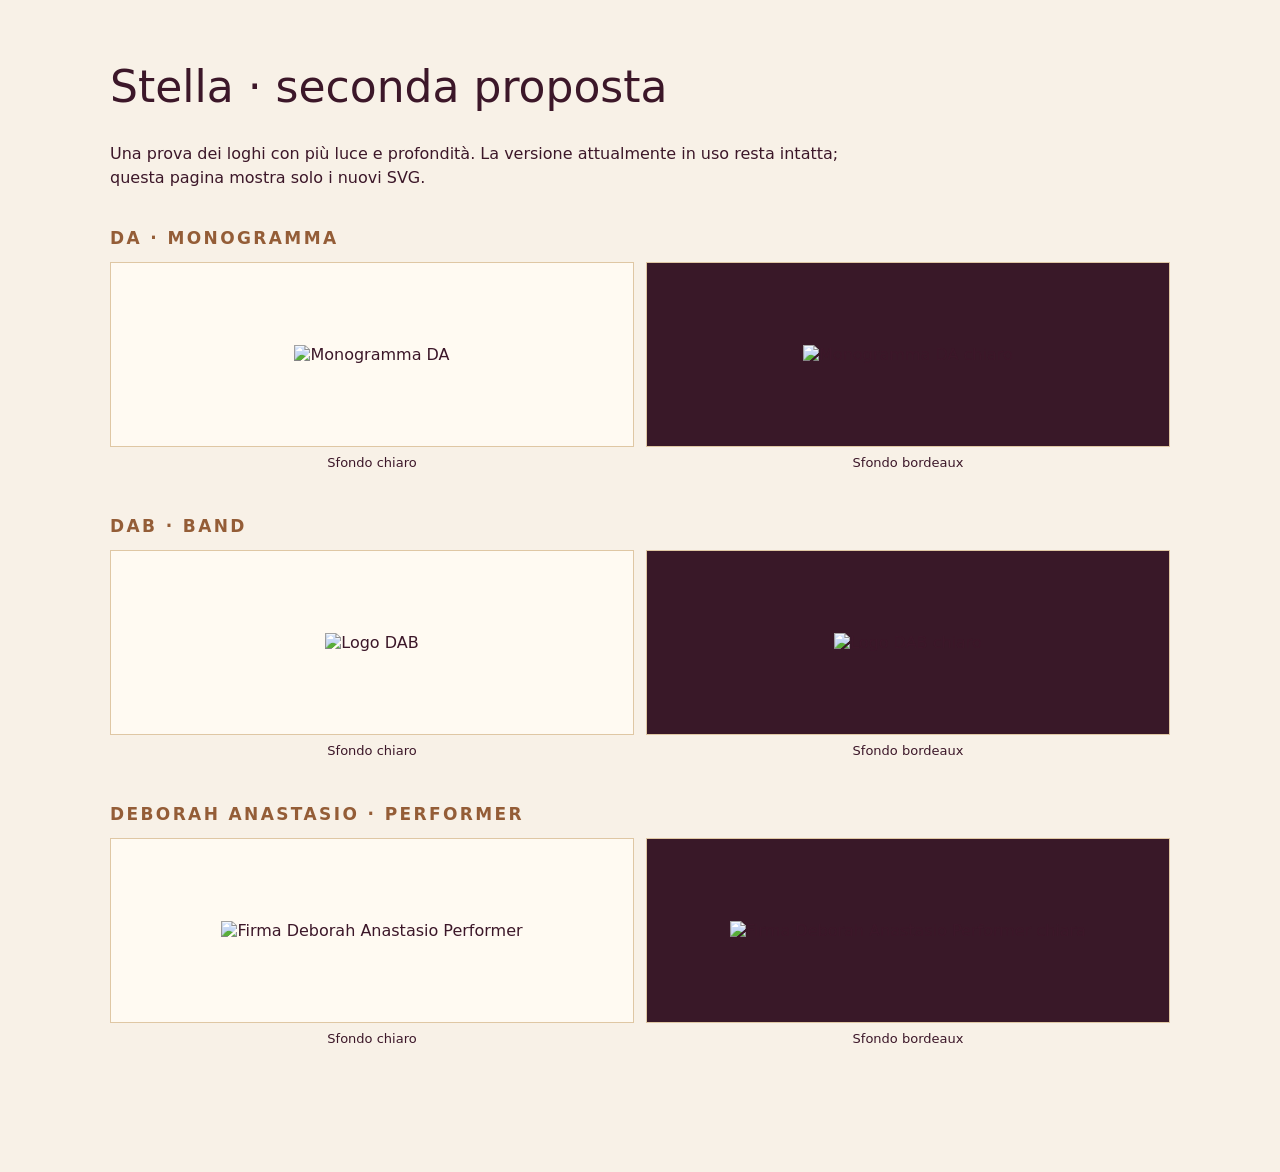
==== docs/brand-review/stella-v2/index.html @ 44b35324 "Prepara Stella V2 con luce e gradienti vettoriali" ====
<!doctype html>
<html lang="it"><meta charset="utf-8"><meta name="viewport" content="width=device-width, initial-scale=1"><title>Deborah Anastasio · Stella V2</title>
<style>
:root{--wine:#3c1729;--cream:#f8f1e7;--gold:#cfaa79}*{box-sizing:border-box}body{margin:0;background:var(--cream);color:var(--wine);font-family:system-ui,-apple-system,sans-serif}main{max-width:1100px;margin:auto;padding:32px 20px 80px}h1{font-size:clamp(26px,4vw,44px);font-weight:400}p{line-height:1.5;max-width:780px}section{margin:38px 0}h2{font-size:17px;letter-spacing:.14em;text-transform:uppercase;color:#945d37}.grid{display:grid;grid-template-columns:1fr 1fr;gap:12px}.card{min-height:185px;display:flex;align-items:center;justify-content:center;padding:28px;background:#fffaf2;border:1px solid #dfc7a4}.card.dark{background:#391828}.card img{display:block;max-width:90%;max-height:120px}.label{font-size:13px;text-align:center;margin:8px}@media(max-width:560px){.grid{grid-template-columns:1fr}.card{min-height:160px}.card img{max-height:105px}}
</style><main><h1>Stella · seconda proposta</h1><p>Una prova dei loghi con più luce e profondità. La versione attualmente in uso resta intatta; questa pagina mostra solo i nuovi SVG.</p>
<section><h2>DA · monogramma</h2><div class="grid"><div><div class="card"><img src="../../assets/brand/stella-v2/DA.svg" alt="Monogramma DA"></div><div class="label">Sfondo chiaro</div></div><div><div class="card dark"><img src="../../assets/brand/stella-v2/DA-chiaro.svg" alt="Monogramma DA chiaro"></div><div class="label">Sfondo bordeaux</div></div></div></section>
<section><h2>DAB · band</h2><div class="grid"><div><div class="card"><img src="../../assets/brand/stella-v2/DAB.svg" alt="Logo DAB"></div><div class="label">Sfondo chiaro</div></div><div><div class="card dark"><img src="../../assets/brand/stella-v2/DAB-chiaro.svg" alt="Logo DAB chiaro"></div><div class="label">Sfondo bordeaux</div></div></div></section>
<section><h2>Deborah Anastasio · performer</h2><div class="grid"><div><div class="card"><img src="../../assets/brand/stella-v2/Deborah-Anastasio.svg" alt="Firma Deborah Anastasio Performer"></div><div class="label">Sfondo chiaro</div></div><div><div class="card dark"><img src="../../assets/brand/stella-v2/Deborah-Anastasio-chiaro.svg" alt="Firma Deborah Anastasio Performer chiara"></div><div class="label">Sfondo bordeaux</div></div></div></section></main></html>
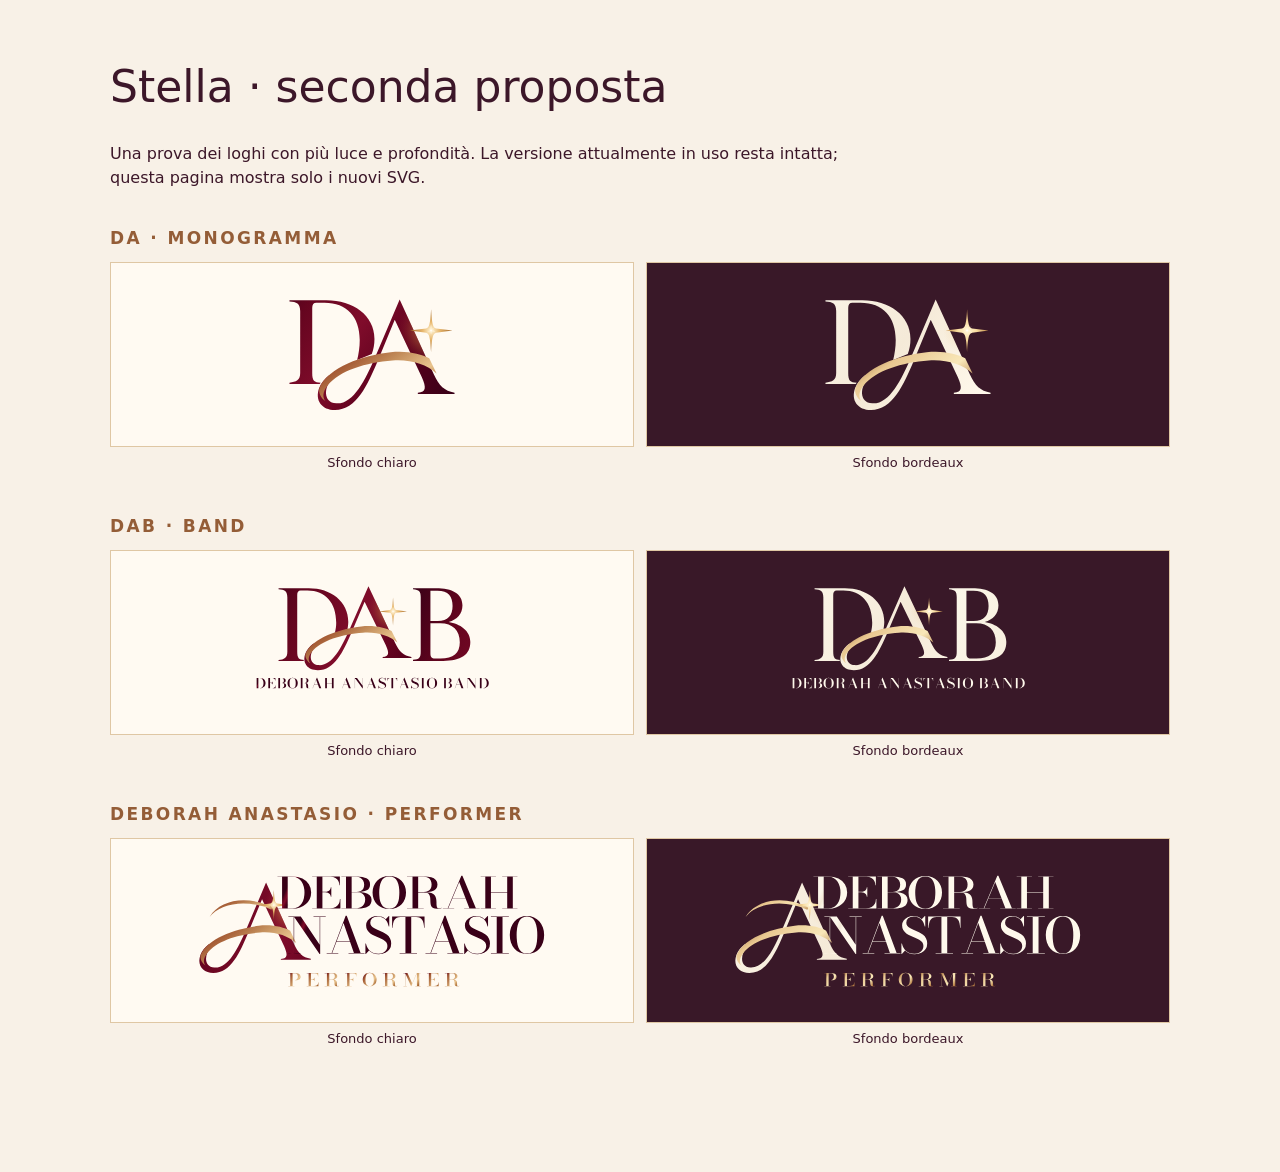
==== commit ce6ae675: "Corregge riferimenti relativi nell'anteprima Stella V2" ====
--- a/docs/brand-review/stella-v2/index.html
+++ b/docs/brand-review/stella-v2/index.html
@@ -3,6 +3,6 @@
 <style>
 :root{--wine:#3c1729;--cream:#f8f1e7;--gold:#cfaa79}*{box-sizing:border-box}body{margin:0;background:var(--cream);color:var(--wine);font-family:system-ui,-apple-system,sans-serif}main{max-width:1100px;margin:auto;padding:32px 20px 80px}h1{font-size:clamp(26px,4vw,44px);font-weight:400}p{line-height:1.5;max-width:780px}section{margin:38px 0}h2{font-size:17px;letter-spacing:.14em;text-transform:uppercase;color:#945d37}.grid{display:grid;grid-template-columns:1fr 1fr;gap:12px}.card{min-height:185px;display:flex;align-items:center;justify-content:center;padding:28px;background:#fffaf2;border:1px solid #dfc7a4}.card.dark{background:#391828}.card img{display:block;max-width:90%;max-height:120px}.label{font-size:13px;text-align:center;margin:8px}@media(max-width:560px){.grid{grid-template-columns:1fr}.card{min-height:160px}.card img{max-height:105px}}
 </style><main><h1>Stella · seconda proposta</h1><p>Una prova dei loghi con più luce e profondità. La versione attualmente in uso resta intatta; questa pagina mostra solo i nuovi SVG.</p>
-<section><h2>DA · monogramma</h2><div class="grid"><div><div class="card"><img src="../../assets/brand/stella-v2/DA.svg" alt="Monogramma DA"></div><div class="label">Sfondo chiaro</div></div><div><div class="card dark"><img src="../../assets/brand/stella-v2/DA-chiaro.svg" alt="Monogramma DA chiaro"></div><div class="label">Sfondo bordeaux</div></div></div></section>
-<section><h2>DAB · band</h2><div class="grid"><div><div class="card"><img src="../../assets/brand/stella-v2/DAB.svg" alt="Logo DAB"></div><div class="label">Sfondo chiaro</div></div><div><div class="card dark"><img src="../../assets/brand/stella-v2/DAB-chiaro.svg" alt="Logo DAB chiaro"></div><div class="label">Sfondo bordeaux</div></div></div></section>
-<section><h2>Deborah Anastasio · performer</h2><div class="grid"><div><div class="card"><img src="../../assets/brand/stella-v2/Deborah-Anastasio.svg" alt="Firma Deborah Anastasio Performer"></div><div class="label">Sfondo chiaro</div></div><div><div class="card dark"><img src="../../assets/brand/stella-v2/Deborah-Anastasio-chiaro.svg" alt="Firma Deborah Anastasio Performer chiara"></div><div class="label">Sfondo bordeaux</div></div></div></section></main></html>
+<section><h2>DA · monogramma</h2><div class="grid"><div><div class="card"><img src="../../../assets/brand/stella-v2/DA.svg" alt="Monogramma DA"></div><div class="label">Sfondo chiaro</div></div><div><div class="card dark"><img src="../../../assets/brand/stella-v2/DA-chiaro.svg" alt="Monogramma DA chiaro"></div><div class="label">Sfondo bordeaux</div></div></div></section>
+<section><h2>DAB · band</h2><div class="grid"><div><div class="card"><img src="../../../assets/brand/stella-v2/DAB.svg" alt="Logo DAB"></div><div class="label">Sfondo chiaro</div></div><div><div class="card dark"><img src="../../../assets/brand/stella-v2/DAB-chiaro.svg" alt="Logo DAB chiaro"></div><div class="label">Sfondo bordeaux</div></div></div></section>
+<section><h2>Deborah Anastasio · performer</h2><div class="grid"><div><div class="card"><img src="../../../assets/brand/stella-v2/Deborah-Anastasio.svg" alt="Firma Deborah Anastasio Performer"></div><div class="label">Sfondo chiaro</div></div><div><div class="card dark"><img src="../../../assets/brand/stella-v2/Deborah-Anastasio-chiaro.svg" alt="Firma Deborah Anastasio Performer chiara"></div><div class="label">Sfondo bordeaux</div></div></div></section></main></html>
